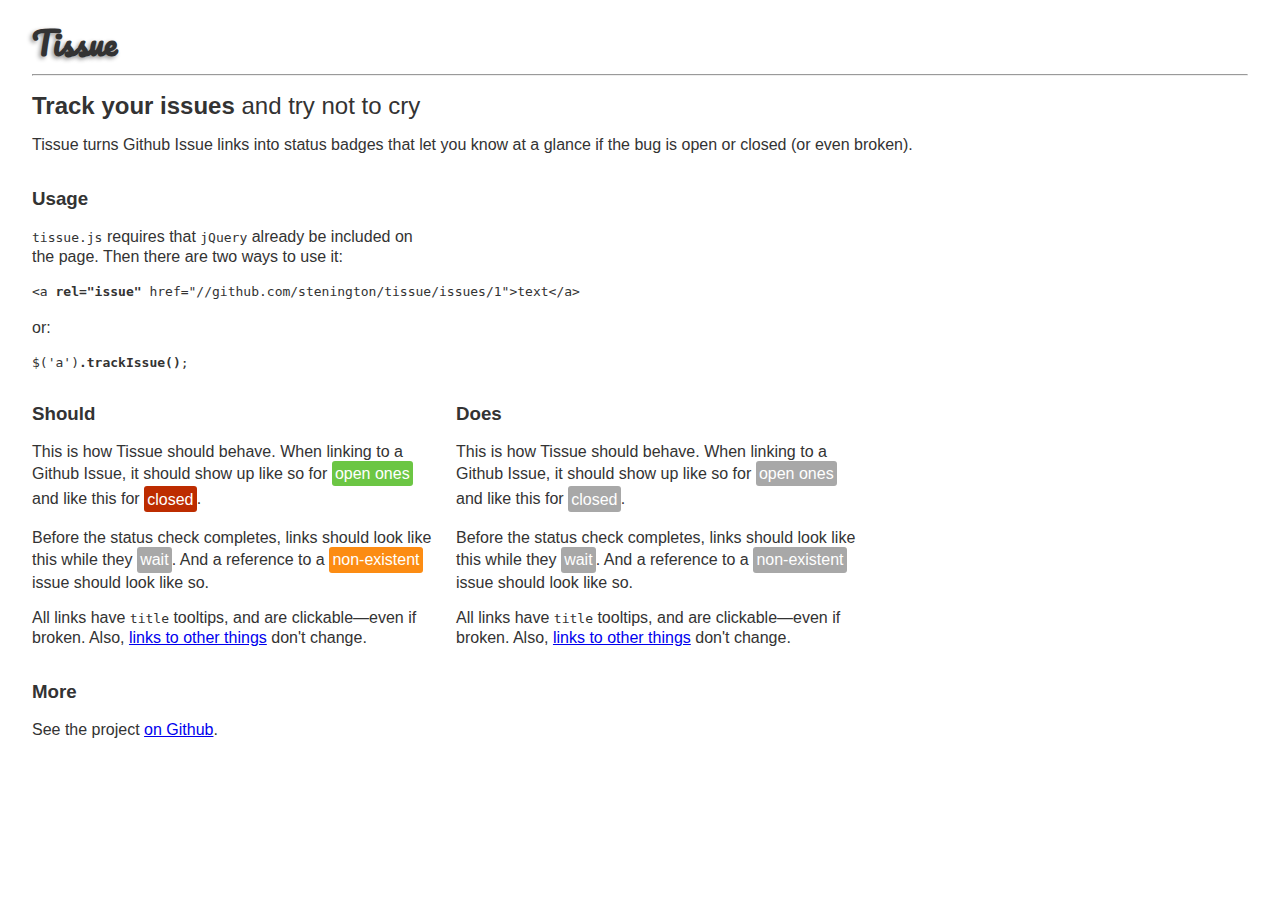
==== example/index.html @ cfcd3d7d "Brought in gh-pages index as an example. The duplication on master and gh-pages is frustrating, but " ====
<!DOCTYPE html>
<title>Tissue</title>
<link href='http://fonts.googleapis.com/css?family=Pacifico' rel='stylesheet' type='text/css'>
<link rel="stylesheet" href="./pages.css">
<link rel="stylesheet" href="../css/tissue.css">

<h1>Tissue</h1>
<hr>
<h2>Track your issues <em>and try not to cry</em></h2>
<p>
  Tissue turns Github Issue links into status badges that
  let you know at a glance if the bug is open or closed 
  (or even broken).
</p>
<div class="row">
  <section class="col">
    <h3>Usage</h3>
    <p>
      <code>tissue.js</code> requires that <code>jQuery</code>
      already be included on the page. Then there are two 
      ways to use it:
    </p>
    <pre><code>&lt;a <b>rel="issue"</b> href="//github.com/stenington/tissue/issues/1"&gt;text&lt;/a&gt;</code></pre>
    <p>or:</p>
    <pre><code>$('a')<b>.trackIssue()</b>;</code></pre>

    </code></pre>
  </section>
</div>

<div class="row">
  <section id="should" class="col">
    <h3>Should</h3>
    <p>
      This is how Tissue should behave. When linking to a
      Github Issue, it should show up like so for
      <a href="http://github.com/stenington/tissue/issues/1" 
         title="stenington/tissue#1: Open" 
         class="should should-open">open ones</a> 
      and like this for
      <a href="http://github.com/stenington/tissue/issues/2" 
         title="stenington/tissue#2: Closed" 
         class="should should-closed">closed</a>.
    </p>
    <p>
      Before the status check completes, links should look
      like this while they
      <a href="http://github.com/stenington/tissue/issues/1" 
         title="Checking stenington/tissue#1..." 
         class="should forceHang">wait</a>.
      And a reference to a 
      <a href="http://github.com/stenington/tissue/issues/99999999" 
         title="stenington/tissue#9375: Not Found" 
         class="should should-err">non-existent</a>
      issue should look like so.
    </p>
    <p>
      All links have <code>title</code> tooltips, and 
      are clickable&mdash;even if broken. Also, 
      <a href="http://www.github.com/stenington/tissue">links to other things</a> don't change.
  </section>

  <section id="does" class="col">
    <h3>Does</h3>
  </section>
</div>

<div class="row">
  <section class="col">
    <h3>More</h3>
    <p>
      See the project 
      <a href="http://www.github.com/stenington/tissue">on Github</a>.
    </p>
  </section>
</div>

<script src="./jquery.js"></script>
<script src="../js/tissue.js"></script>
<script>
$(function(){

  $('#should').children(':not(:first-child)').clone().appendTo('#does');
  $('#does a').each(function(){
    var forceHang = $(this).hasClass('forceHang');
    if (forceHang) {
      var ajax = $.ajax;
      $.ajax = function(spec){
        var d = $.Deferred();
        return d;
      };
    }
    $(this).removeAttr('title').removeAttr('class');
    $(this).trackIssue();
    if (forceHang) {
      $.ajax = ajax;
    }
  });

});
</script>
---- example/pages.css ----
/* Google web fonts referenced: 
 * <link href='http://fonts.googleapis.com/css?family=Pacifico' rel='stylesheet' type='text/css'>
 */

body {
  font-family: 'Helvetica Neue', Helvetica, sans-serif;
  line-height: 1.2em;
  color: #333;
  padding: 4px 24px;
}

.row {
  clear: both;
}

.col {
  float: left;
  padding-right: 24px;
  width: 400px;
}

h1 {
  font-family: "Pacifico", cursive;
  text-shadow: -2px 2px 4px #999;
}

h2 em {
  font-style: normal;
  font-weight: normal;
}
  

/* The tissue styles should approximate these */

  .should {
    color: white;
    background-color: #a8a8a8;
    border-radius: 3px;
    padding: 0.2em;
    white-space: nowrap;
    display: inline-block;
    cursor: pointer;
  }

  .should:link,
  .should:visited,
  .should:hover,
  .should:active {
    text-decoration: none;
  }

  .should-open {
    background: #6cc644;
  }

  .should-closed {
    background-color: #bd2c00;
  }

  .should-err {
    background-color: #fc8c13;
  }
---- css/tissue.css ----
.tissue {
  color: white;
  background-color: #a8a8a8;
  border-radius: 3px;
  padding: 0.2em;
  white-space: nowrap;
  display: inline-block;
  cursor: pointer;
}

.tissue:link,
.tissue:visited,
.tissue:hover,
.tissue:active {
  text-decoration: none;
}

.tissue-open {
  background: #6cc644;
}

.tissue-closed {
  background-color: #bd2c00;
}

.tissue-err {
  background-color: #fc8c13;
}
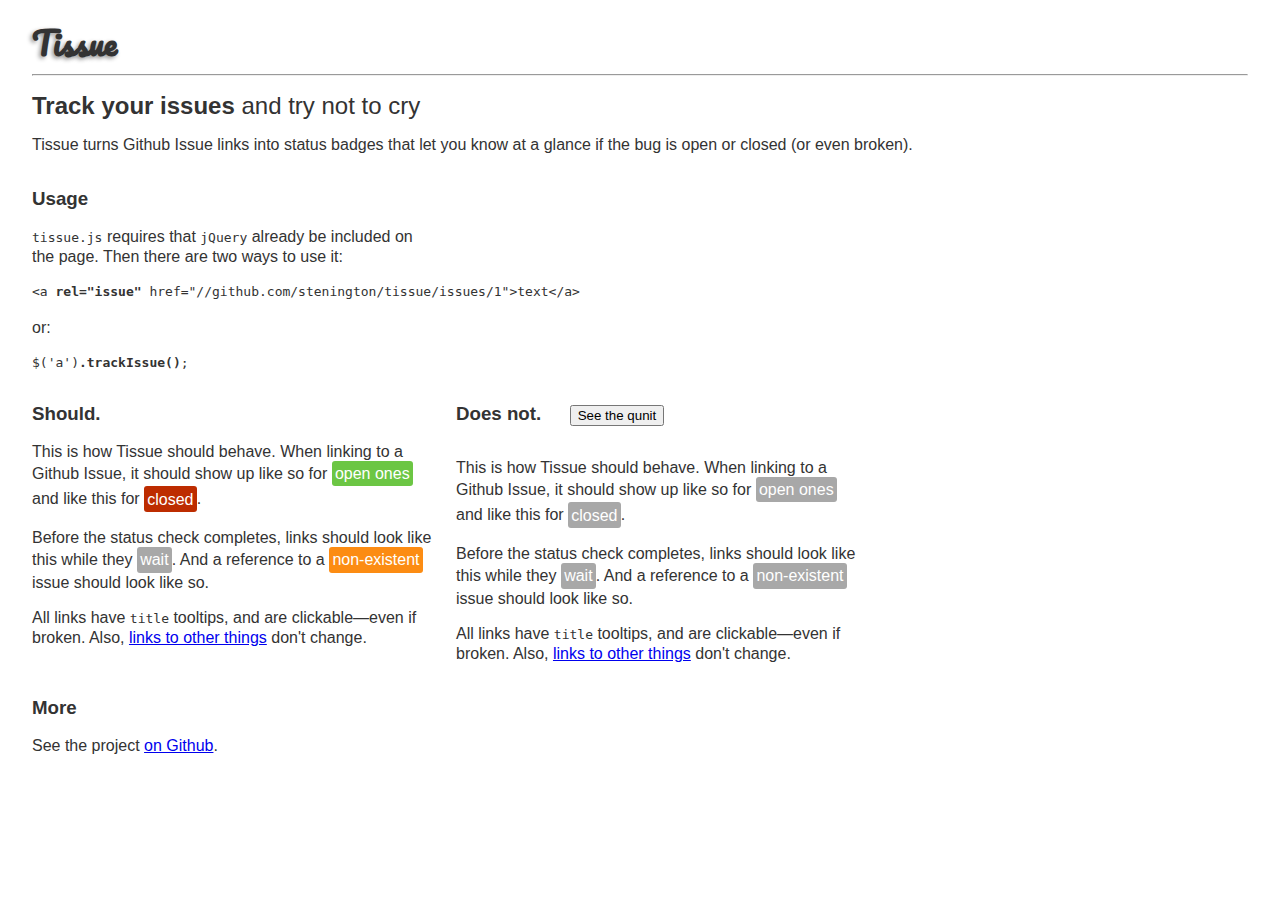
==== commit 9448c74b: "Kind of neat integration of example page and qunit test" ====
--- a/example/index.html
+++ b/example/index.html
@@ -3,6 +3,8 @@
 <link href='http://fonts.googleapis.com/css?family=Pacifico' rel='stylesheet' type='text/css'>
 <link rel="stylesheet" href="./pages.css">
 <link rel="stylesheet" href="../css/tissue.css">
+  <link rel="stylesheet" href="../js/test/vendor/qunit.css" type="text/css" media="screen" />
+  <script src="../js/test/vendor/qunit.js"></script>
 
 <h1>Tissue</h1>
 <hr>
@@ -30,7 +32,7 @@
 
 <div class="row">
   <section id="should" class="col">
-    <h3>Should</h3>
+    <h3>Should.</h3>
     <p>
       This is how Tissue should behave. When linking to a
       Github Issue, it should show up like so for
@@ -50,7 +52,7 @@
          class="should forceHang">wait</a>.
       And a reference to a 
       <a href="http://github.com/stenington/tissue/issues/99999999" 
-         title="stenington/tissue#9375: Not Found" 
+         title="stenington/tissue#99999999: Not Found" 
          class="should should-err">non-existent</a>
       issue should look like so.
     </p>
@@ -61,8 +63,21 @@
   </section>
 
   <section id="does" class="col">
-    <h3>Does</h3>
+    <hgroup>
+      <h3 class="test-status">Does?</h3>
+      <button class="qunitToggle">See the qunit</button>
+    </hgroup>
   </section>
+</div>
+
+<div class="row">
+  <div class="qunit">
+    <h1 id="qunit-header">QUnit tests</h1>
+    <h2 id="qunit-banner"></h2>
+    <div id="qunit-testrunner-toolbar"></div>
+    <h2 id="qunit-userAgent"></h2>
+    <ol id="qunit-tests"></ol>
+  </div>
 </div>
 
 <div class="row">
@@ -80,9 +95,28 @@
 <script>
 $(function(){
 
+  $('.qunit').hide();
+  $('.qunitToggle').click(function(){
+    $('.qunit').slideToggle();
+    return false;
+  });
+
+  QUnit.done = function(info){
+    if(info.failed !== 0){
+      $('.test-status').text('Does not.');
+    }
+    else if(info.passed > 0) {
+      $('.test-status').text('Does!');
+    }
+  };
+
+  var links = 0;
+  var done = 0;
   $('#should').children(':not(:first-child)').clone().appendTo('#does');
   $('#does a').each(function(){
-    var forceHang = $(this).hasClass('forceHang');
+    links++;
+    var link = this;
+    var forceHang = $(link).hasClass('forceHang');
     if (forceHang) {
       var ajax = $.ajax;
       $.ajax = function(spec){
@@ -90,12 +124,43 @@
         return d;
       };
     }
-    $(this).removeAttr('title').removeAttr('class');
-    $(this).trackIssue();
+    $(link).removeAttr('title').removeAttr('class');
+    $(link).trackIssue().always(function(){ done++ });
     if (forceHang) {
       $.ajax = ajax;
+      done++;
     }
   });
 
+  function compare() {
+    module("Should matches Does");
+    var shoulds = $('#should a');
+    var actuals = $('#does a');
+    test("Link counts match", function(){
+      equal(actuals.length, shoulds.length);
+    });
+    $(shoulds).each(function(i, el){
+      test('Link ' + i + ' looks ok', function(){
+        var checkClasses = $(actuals[i]).attr('class') || "";
+        checkClasses = checkClasses.split(" ");
+        checkClasses.forEach(function(checkClass, j, a){
+          var expectClass = checkClass.replace('tissue', 'should')
+          ok($(shoulds[i]).hasClass(expectClass), 'has class "' + checkClass + '"');
+        });
+        equal($(actuals[i]).attr('title'), $(shoulds[i]).attr('title'), "titles match");
+      });
+    });
+  }
+
+  function check() {
+    if (done != links) {
+      setTimeout(check, 500);
+    }
+    else {
+      compare();
+    }
+  }
+  check();
+
 });
 </script>
--- a/example/pages.css
+++ b/example/pages.css
@@ -29,6 +29,10 @@
   font-weight: normal;
 }
   
+.test-status {
+  display: inline-block;
+  padding-right: 24px;
+}
 
 /* The tissue styles should approximate these */
 
--- a/js/test/vendor/qunit.css
+++ b/js/test/vendor/qunit.css
@@ -0,0 +1,236 @@
+/**
+ * QUnit v1.8.0 - A JavaScript Unit Testing Framework
+ *
+ * http://docs.jquery.com/QUnit
+ *
+ * Copyright (c) 2012 John Resig, Jörn Zaefferer
+ * Dual licensed under the MIT (MIT-LICENSE.txt)
+ * or GPL (GPL-LICENSE.txt) licenses.
+ */
+
+/** Font Family and Sizes */
+
+#qunit-tests, #qunit-header, #qunit-banner, #qunit-testrunner-toolbar, #qunit-userAgent, #qunit-testresult {
+	font-family: "Helvetica Neue Light", "HelveticaNeue-Light", "Helvetica Neue", Calibri, Helvetica, Arial, sans-serif;
+}
+
+#qunit-testrunner-toolbar, #qunit-userAgent, #qunit-testresult, #qunit-tests li { font-size: small; }
+#qunit-tests { font-size: smaller; }
+
+
+/** Resets */
+
+#qunit-tests, #qunit-tests ol, #qunit-header, #qunit-banner, #qunit-userAgent, #qunit-testresult {
+	margin: 0;
+	padding: 0;
+}
+
+
+/** Header */
+
+#qunit-header {
+	padding: 0.5em 0 0.5em 1em;
+
+	color: #8699a4;
+	background-color: #0d3349;
+
+	font-size: 1.5em;
+	line-height: 1em;
+	font-weight: normal;
+
+	border-radius: 15px 15px 0 0;
+	-moz-border-radius: 15px 15px 0 0;
+	-webkit-border-top-right-radius: 15px;
+	-webkit-border-top-left-radius: 15px;
+}
+
+#qunit-header a {
+	text-decoration: none;
+	color: #c2ccd1;
+}
+
+#qunit-header a:hover,
+#qunit-header a:focus {
+	color: #fff;
+}
+
+#qunit-header label {
+	display: inline-block;
+	padding-left: 0.5em;
+}
+
+#qunit-banner {
+	height: 5px;
+}
+
+#qunit-testrunner-toolbar {
+	padding: 0.5em 0 0.5em 2em;
+	color: #5E740B;
+	background-color: #eee;
+}
+
+#qunit-userAgent {
+	padding: 0.5em 0 0.5em 2.5em;
+	background-color: #2b81af;
+	color: #fff;
+	text-shadow: rgba(0, 0, 0, 0.5) 2px 2px 1px;
+}
+
+
+/** Tests: Pass/Fail */
+
+#qunit-tests {
+	list-style-position: inside;
+}
+
+#qunit-tests li {
+	padding: 0.4em 0.5em 0.4em 2.5em;
+	border-bottom: 1px solid #fff;
+	list-style-position: inside;
+}
+
+#qunit-tests.hidepass li.pass, #qunit-tests.hidepass li.running  {
+	display: none;
+}
+
+#qunit-tests li strong {
+	cursor: pointer;
+}
+
+#qunit-tests li a {
+	padding: 0.5em;
+	color: #c2ccd1;
+	text-decoration: none;
+}
+#qunit-tests li a:hover,
+#qunit-tests li a:focus {
+	color: #000;
+}
+
+#qunit-tests ol {
+	margin-top: 0.5em;
+	padding: 0.5em;
+
+	background-color: #fff;
+
+	border-radius: 15px;
+	-moz-border-radius: 15px;
+	-webkit-border-radius: 15px;
+
+	box-shadow: inset 0px 2px 13px #999;
+	-moz-box-shadow: inset 0px 2px 13px #999;
+	-webkit-box-shadow: inset 0px 2px 13px #999;
+}
+
+#qunit-tests table {
+	border-collapse: collapse;
+	margin-top: .2em;
+}
+
+#qunit-tests th {
+	text-align: right;
+	vertical-align: top;
+	padding: 0 .5em 0 0;
+}
+
+#qunit-tests td {
+	vertical-align: top;
+}
+
+#qunit-tests pre {
+	margin: 0;
+	white-space: pre-wrap;
+	word-wrap: break-word;
+}
+
+#qunit-tests del {
+	background-color: #e0f2be;
+	color: #374e0c;
+	text-decoration: none;
+}
+
+#qunit-tests ins {
+	background-color: #ffcaca;
+	color: #500;
+	text-decoration: none;
+}
+
+/*** Test Counts */
+
+#qunit-tests b.counts                       { color: black; }
+#qunit-tests b.passed                       { color: #5E740B; }
+#qunit-tests b.failed                       { color: #710909; }
+
+#qunit-tests li li {
+	margin: 0.5em;
+	padding: 0.4em 0.5em 0.4em 0.5em;
+	background-color: #fff;
+	border-bottom: none;
+	list-style-position: inside;
+}
+
+/*** Passing Styles */
+
+#qunit-tests li li.pass {
+	color: #5E740B;
+	background-color: #fff;
+	border-left: 26px solid #C6E746;
+}
+
+#qunit-tests .pass                          { color: #528CE0; background-color: #D2E0E6; }
+#qunit-tests .pass .test-name               { color: #366097; }
+
+#qunit-tests .pass .test-actual,
+#qunit-tests .pass .test-expected           { color: #999999; }
+
+#qunit-banner.qunit-pass                    { background-color: #C6E746; }
+
+/*** Failing Styles */
+
+#qunit-tests li li.fail {
+	color: #710909;
+	background-color: #fff;
+	border-left: 26px solid #EE5757;
+	white-space: pre;
+}
+
+#qunit-tests > li:last-child {
+	border-radius: 0 0 15px 15px;
+	-moz-border-radius: 0 0 15px 15px;
+	-webkit-border-bottom-right-radius: 15px;
+	-webkit-border-bottom-left-radius: 15px;
+}
+
+#qunit-tests .fail                          { color: #000000; background-color: #EE5757; }
+#qunit-tests .fail .test-name,
+#qunit-tests .fail .module-name             { color: #000000; }
+
+#qunit-tests .fail .test-actual             { color: #EE5757; }
+#qunit-tests .fail .test-expected           { color: green;   }
+
+#qunit-banner.qunit-fail                    { background-color: #EE5757; }
+
+
+/** Result */
+
+#qunit-testresult {
+	padding: 0.5em 0.5em 0.5em 2.5em;
+
+	color: #2b81af;
+	background-color: #D2E0E6;
+
+	border-bottom: 1px solid white;
+}
+#qunit-testresult .module-name {
+	font-weight: bold;
+}
+
+/** Fixture */
+
+#qunit-fixture {
+	position: absolute;
+	top: -10000px;
+	left: -10000px;
+	width: 1000px;
+	height: 1000px;
+}
